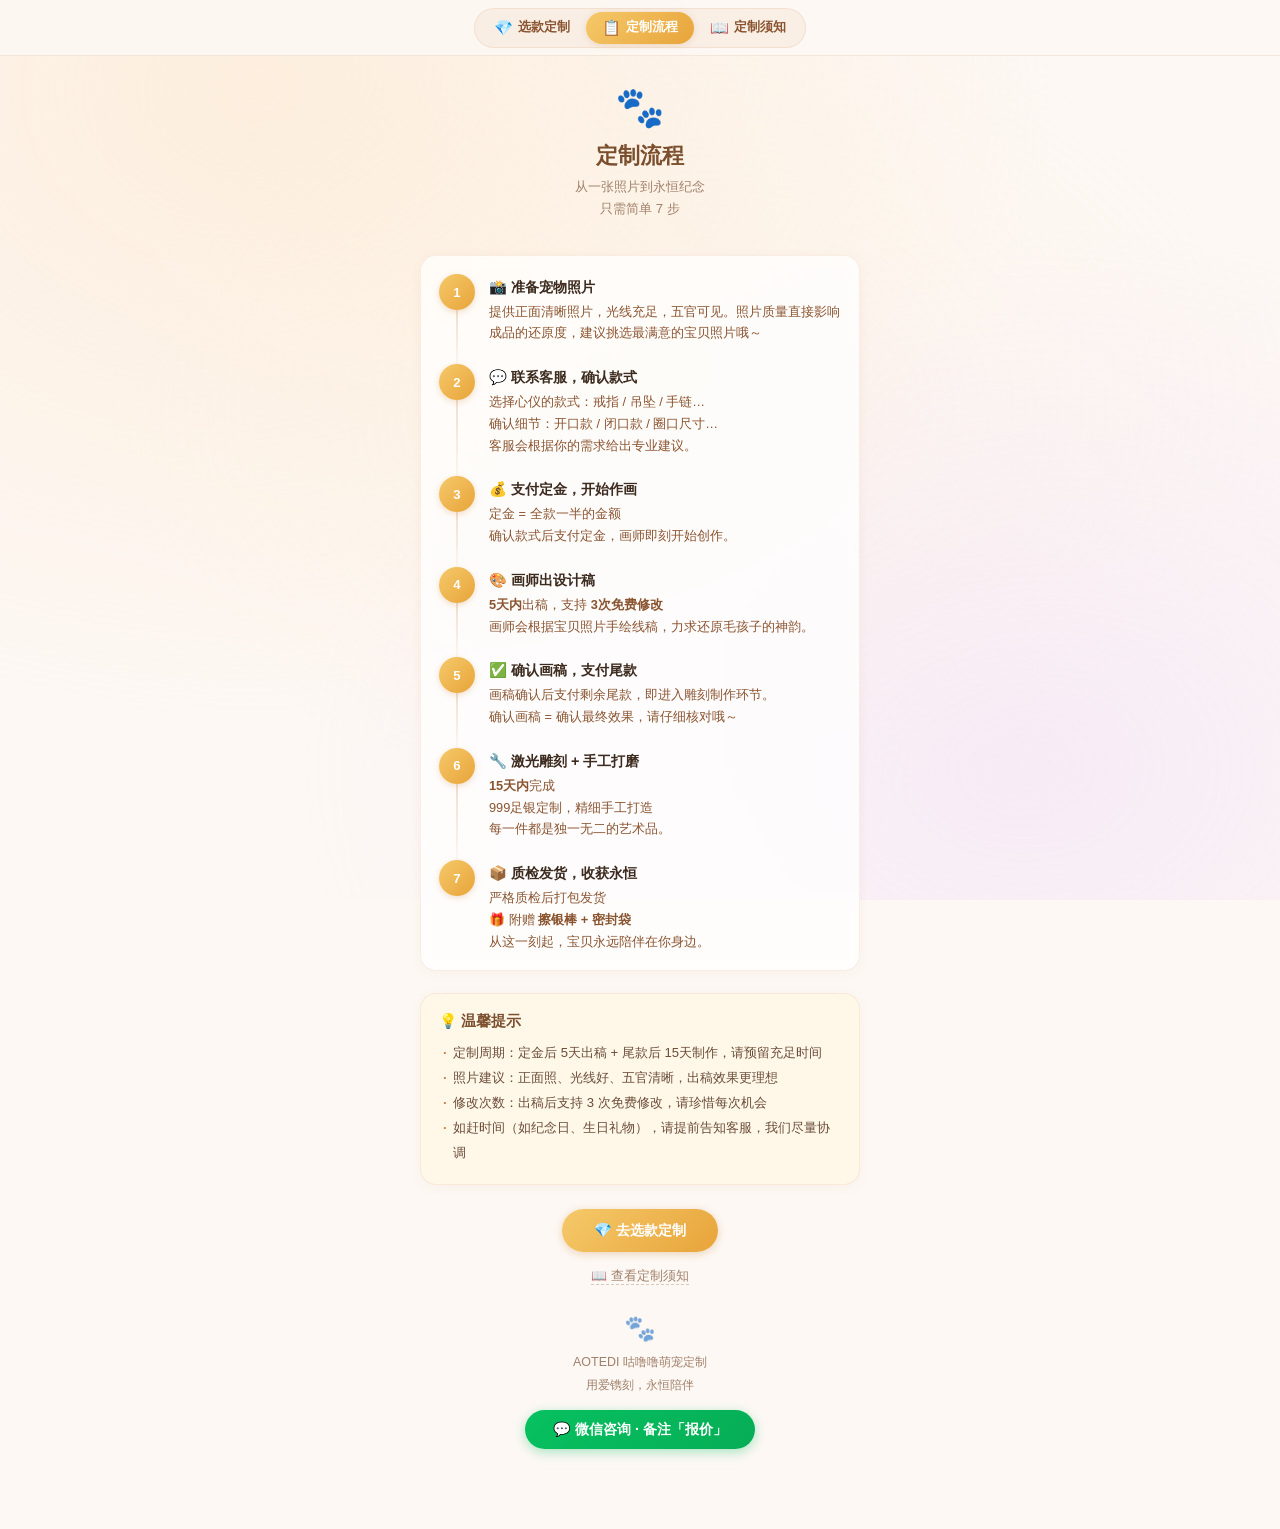
==== process.html @ 5ec13f55 "Add files via upload" ====
<!DOCTYPE html>
<html lang="zh-CN">
<head>
  <meta charset="UTF-8" />
  <meta name="viewport" content="width=device-width, initial-scale=1.0" />
  <title>定制流程 · 咕噜噜萌宠定制</title>
  <link rel="stylesheet" href="style.css" />
</head>
<body>

<!-- 顶部导航 -->
<nav class="top-nav">
  <div class="nav-inner">
    <a href="index.html" class="nav-item">
      <span class="nav-icon">💎</span>选款定制
    </a>
    <a href="process.html" class="nav-item active">
      <span class="nav-icon">📋</span>定制流程
    </a>
    <a href="guide.html" class="nav-item">
      <span class="nav-icon">📖</span>定制须知
    </a>
  </div>
</nav>

<div class="page">

  <!-- 页面标题 -->
  <div class="page-hero">
    <p style="font-size:2.5rem;margin-bottom:10px;">🐾</p>
    <div class="page-hero-title">定制流程</div>
    <p class="page-hero-desc">从一张照片到永恒纪念<br>只需简单 7 步</p>
  </div>

  <!-- 流程步骤 -->
  <div class="section" style="margin-top:16px;">
    <div class="content-card">
      <div class="step-list">

        <div class="step-item">
          <div class="step-num">1</div>
          <div class="step-line"></div>
          <div class="step-content">
            <div class="step-title">📸 准备宠物照片</div>
            <div class="step-desc">提供正面清晰照片，光线充足，五官可见。照片质量直接影响成品的还原度，建议挑选最满意的宝贝照片哦～</div>
          </div>
        </div>

        <div class="step-item">
          <div class="step-num">2</div>
          <div class="step-line"></div>
          <div class="step-content">
            <div class="step-title">💬 联系客服，确认款式</div>
            <div class="step-desc">选择心仪的款式：戒指 / 吊坠 / 手链…<br>确认细节：开口款 / 闭口款 / 圈口尺寸…<br>客服会根据你的需求给出专业建议。</div>
          </div>
        </div>

        <div class="step-item">
          <div class="step-num">3</div>
          <div class="step-line"></div>
          <div class="step-content">
            <div class="step-title">💰 支付定金，开始作画</div>
            <div class="step-desc">定金 = 全款一半的金额<br>确认款式后支付定金，画师即刻开始创作。</div>
          </div>
        </div>

        <div class="step-item">
          <div class="step-num">4</div>
          <div class="step-line"></div>
          <div class="step-content">
            <div class="step-title">🎨 画师出设计稿</div>
            <div class="step-desc"><strong>5天内</strong>出稿，支持 <strong>3次免费修改</strong><br>画师会根据宝贝照片手绘线稿，力求还原毛孩子的神韵。</div>
          </div>
        </div>

        <div class="step-item">
          <div class="step-num">5</div>
          <div class="step-line"></div>
          <div class="step-content">
            <div class="step-title">✅ 确认画稿，支付尾款</div>
            <div class="step-desc">画稿确认后支付剩余尾款，即进入雕刻制作环节。<br>确认画稿 = 确认最终效果，请仔细核对哦～</div>
          </div>
        </div>

        <div class="step-item">
          <div class="step-num">6</div>
          <div class="step-line"></div>
          <div class="step-content">
            <div class="step-title">🔧 激光雕刻 + 手工打磨</div>
            <div class="step-desc"><strong>15天内</strong>完成<br>999足银定制，精细手工打造<br>每一件都是独一无二的艺术品。</div>
          </div>
        </div>

        <div class="step-item">
          <div class="step-num">7</div>
          <div class="step-content">
            <div class="step-title">📦 质检发货，收获永恒</div>
            <div class="step-desc">严格质检后打包发货<br>🎁 附赠 <strong>擦银棒 + 密封袋</strong><br>从这一刻起，宝贝永远陪伴在你身边。</div>
          </div>
        </div>

      </div>
    </div>
  </div>

  <!-- 温馨提示 -->
  <div class="section">
    <div class="content-card" style="background:rgba(255,248,230,0.8);">
      <div class="content-card-title">💡 温馨提示</div>
      <ul>
        <li>定制周期：定金后 5天出稿 + 尾款后 15天制作，请预留充足时间</li>
        <li>照片建议：正面照、光线好、五官清晰，出稿效果更理想</li>
        <li>修改次数：出稿后支持 3 次免费修改，请珍惜每次机会</li>
        <li>如赶时间（如纪念日、生日礼物），请提前告知客服，我们尽量协调</li>
      </ul>
    </div>
  </div>

  <!-- CTA -->
  <div class="section" style="margin-top:24px;">
    <div style="text-align:center;">
      <a href="index.html" style="display:inline-block;background:linear-gradient(135deg,#f5c96a,#e8a43a);color:#fff;font-size:0.9rem;font-weight:700;padding:12px 32px;border-radius:24px;text-decoration:none;box-shadow:0 2px 8px rgba(200,130,50,0.3);">
        💎 去选款定制
      </a>
      <div style="margin-top:14px;">
        <a href="guide.html" style="color:#a0806a;font-size:0.8rem;text-decoration:none;border-bottom:1px dashed rgba(160,128,106,0.4);padding-bottom:1px;">📖 查看定制须知</a>
      </div>
    </div>
  </div>

  <!-- 底部 -->
  <div class="footer">
    <span class="footer-paw">🐾</span>
    <p>AOTEDI 咕噜噜萌宠定制<br>用爱镌刻，永恒陪伴</p>
    <button class="contact-btn" id="openQR">💬 微信咨询 · 备注「报价」</button>
  </div>

</div>

<!-- 微信二维码弹窗 -->
<div class="qr-overlay" id="qrOverlay">
  <div class="qr-modal">
    <img class="qr-img" src="images/aotedi微信二维码.png" alt="AoTeDI微信二维码" />
    <p class="qr-tip">长按识别 · 备注「报价」</p>
    <button class="qr-close" id="closeQR">关闭</button>
  </div>
</div>

<script>
(function() {
  var overlay = document.getElementById('qrOverlay');
  var openBtn = document.getElementById('openQR');
  var closeBtn = document.getElementById('closeQR');
  openBtn.addEventListener('click', function() { overlay.classList.add('show'); });
  closeBtn.addEventListener('click', function() { overlay.classList.remove('show'); });
  overlay.addEventListener('click', function(e) { if (e.target === overlay) overlay.classList.remove('show'); });
})();
</script>
</body>
</html>
---- style.css ----
/* ========================================
   AoTeDI 咕噜噜萌宠定制 · 共享样式
   ======================================== */

/* ===== 基础重置 ===== */
*, *::before, *::after { box-sizing: border-box; margin: 0; padding: 0; }
html { font-size: 16px; }
body {
  font-family: "PingFang SC", "Hiragino Sans GB", "Microsoft YaHei", sans-serif;
  background: #fdf8f4;
  color: #3d2b1f;
  min-height: 100vh;
  padding-top: 56px; /* 给顶部导航留空间 */
}

/* ===== 背景装饰 ===== */
body::before {
  content: '';
  position: fixed;
  inset: 0;
  background:
    radial-gradient(ellipse at 20% 10%, rgba(255,220,180,0.35) 0%, transparent 55%),
    radial-gradient(ellipse at 80% 85%, rgba(230,200,255,0.25) 0%, transparent 50%),
    radial-gradient(ellipse at 55% 45%, rgba(255,240,210,0.2) 0%, transparent 60%);
  pointer-events: none;
  z-index: 0;
}

/* ===== 顶部导航栏 ===== */
.top-nav {
  position: fixed;
  top: 0;
  left: 0;
  right: 0;
  z-index: 100;
  background: rgba(253,248,244,0.92);
  backdrop-filter: blur(12px);
  -webkit-backdrop-filter: blur(12px);
  border-bottom: 1px solid rgba(201,125,64,0.15);
  display: flex;
  align-items: center;
  justify-content: center;
  height: 56px;
  padding: 0 12px;
}
.nav-inner {
  display: flex;
  align-items: center;
  gap: 0;
  background: rgba(201,125,64,0.08);
  border-radius: 24px;
  padding: 3px;
  border: 1px solid rgba(201,125,64,0.12);
}
.nav-item {
  display: flex;
  align-items: center;
  gap: 5px;
  padding: 7px 16px;
  border-radius: 20px;
  font-size: 0.8rem;
  font-weight: 600;
  color: #8a5430;
  text-decoration: none;
  transition: all 0.25s ease;
  white-space: nowrap;
}
.nav-item:hover { color: #7b4f2e; background: rgba(201,125,64,0.06); }
.nav-item.active {
  background: linear-gradient(135deg, #f5c96a, #e8a43a);
  color: #fff;
  box-shadow: 0 1px 6px rgba(200,130,50,0.25);
}
.nav-item .nav-icon { font-size: 0.95rem; }

/* ===== 页面容器 ===== */
.page {
  position: relative;
  z-index: 1;
  max-width: 480px;
  margin: 0 auto;
  padding: 0 0 60px;
}

/* ===== Hero 顶部 ===== */
.hero {
  text-align: center;
  padding: 28px 24px 20px;
}
.hero-logo {
  display: block;
  margin: 0 auto 14px;
  width: 180px;
  height: auto;
  mix-blend-mode: multiply;
}
.hero-logo-fallback {
  font-size: 1.3rem;
  font-weight: 800;
  color: #a0303a;
  letter-spacing: 0.05em;
  margin-bottom: 14px;
}
.hero-sub {
  font-size: 0.84rem;
  color: #a0806a;
  line-height: 1.9;
}
.hero-badge {
  display: inline-block;
  margin-top: 14px;
  background: linear-gradient(135deg, #f5c96a, #e8a43a);
  color: #fff;
  font-size: 0.78rem;
  font-weight: 600;
  padding: 5px 18px;
  border-radius: 20px;
  letter-spacing: 0.08em;
  box-shadow: 0 2px 8px rgba(200,130,50,0.3);
}

/* ===== 品牌海报 ===== */
.poster-wrap {
  margin: 20px 16px 0;
  border-radius: 16px;
  overflow: hidden;
  box-shadow: 0 4px 20px rgba(160,100,40,0.12);
}
.poster-img {
  width: 100%;
  display: block;
  border-radius: 16px;
}

/* ===== 分类标题 ===== */
.section { margin: 22px 16px 0; }
.section-title {
  display: flex;
  align-items: center;
  gap: 8px;
  font-size: 1rem;
  font-weight: 700;
  color: #7b4f2e;
  margin-bottom: 12px;
  padding-left: 4px;
}
.section-title .icon { font-size: 1.2rem; }
.section-title::after {
  content: '';
  flex: 1;
  height: 1px;
  background: linear-gradient(to right, rgba(201,125,64,0.3), transparent);
  margin-left: 4px;
}

/* ===== 产品卡片 ===== */
.cards { display: flex; flex-direction: column; gap: 10px; }
.card {
  background: rgba(255,255,255,0.8);
  border: 1px solid rgba(201,125,64,0.15);
  border-radius: 16px;
  overflow: hidden;
  backdrop-filter: blur(6px);
  box-shadow: 0 2px 12px rgba(180,120,60,0.08);
}

/* ===== 商品图片轮播 ===== */
.carousel {
  position: relative;
  width: 100%;
  aspect-ratio: 1 / 1;
  overflow: hidden;
  background: #f3ece4;
}
.carousel-track {
  display: flex;
  height: 100%;
  transition: transform 0.35s cubic-bezier(0.25, 0.8, 0.25, 1);
  will-change: transform;
}
.carousel-slide {
  flex-shrink: 0;
  width: 100%;
  height: 100%;
}
.carousel-slide img {
  width: 100%;
  height: 100%;
  object-fit: cover;
  display: block;
}

/* 左右箭头 */
.carousel-arrow {
  position: absolute;
  top: 50%;
  transform: translateY(-50%);
  width: 32px;
  height: 32px;
  border-radius: 50%;
  background: rgba(255,255,255,0.75);
  backdrop-filter: blur(4px);
  -webkit-backdrop-filter: blur(4px);
  border: none;
  cursor: pointer;
  display: flex;
  align-items: center;
  justify-content: center;
  z-index: 3;
  box-shadow: 0 1px 6px rgba(0,0,0,0.1);
  transition: all 0.2s ease;
  color: #7b4f2e;
  font-size: 0.9rem;
}
.carousel-arrow:hover { background: rgba(255,255,255,0.95); transform: translateY(-50%) scale(1.08); }
.carousel-arrow:active { transform: translateY(-50%) scale(0.95); }
.carousel-arrow.prev { left: 10px; }
.carousel-arrow.next { right: 10px; }
/* 只有一张图时隐藏箭头 */
.carousel.single .carousel-arrow { display: none; }

/* 底部圆点指示器 */
.carousel-dots {
  position: absolute;
  bottom: 10px;
  left: 50%;
  transform: translateX(-50%);
  display: flex;
  gap: 6px;
  z-index: 3;
}
.carousel-dot {
  width: 7px;
  height: 7px;
  border-radius: 50%;
  background: rgba(255,255,255,0.55);
  border: none;
  cursor: pointer;
  padding: 0;
  transition: all 0.3s ease;
}
.carousel-dot.active {
  background: #fff;
  width: 18px;
  border-radius: 4px;
  box-shadow: 0 0 4px rgba(255,255,255,0.6);
}
.carousel.single .carousel-dots { display: none; }

/* 占位符样式（手链暂无图片） */
.carousel-placeholder {
  width: 100%;
  height: 100%;
  display: flex;
  flex-direction: column;
  align-items: center;
  justify-content: center;
  gap: 6px;
  color: #c0a080;
  font-size: 0.75rem;
}
.carousel-placeholder::before {
  content: '🖼';
  font-size: 2rem;
  opacity: 0.4;
}
.card-img-wrap.placeholder {
  display: flex;
  flex-direction: column;
  align-items: center;
  justify-content: center;
  gap: 4px;
}
.card-img-wrap.placeholder::after {
  content: attr(data-label);
  font-size: 0.62rem;
  color: #c0a080;
  text-align: center;
  padding: 0 4px;
  line-height: 1.4;
}
.card-img-wrap.placeholder::before {
  content: '🖼';
  font-size: 1.4rem;
  opacity: 0.5;
}

.card-body { padding: 12px 16px 16px; }
.card-header {
  display: flex;
  align-items: flex-start;
  justify-content: space-between;
  gap: 8px;
}
.card-name { font-size: 0.97rem; font-weight: 700; color: #3d2b1f; line-height: 1.4; }
.card-price { flex-shrink: 0; font-size: 1.1rem; font-weight: 800; color: #c97d40; }
.card-price .unit { font-size: 0.75rem; font-weight: 500; color: #a0806a; margin-left: 1px; }

.card-specs { margin-top: 8px; display: flex; flex-wrap: wrap; gap: 5px; }
.tag {
  display: inline-block;
  background: rgba(201,125,64,0.08);
  color: #8a5430;
  font-size: 0.72rem;
  padding: 3px 9px;
  border-radius: 20px;
  border: 1px solid rgba(201,125,64,0.15);
}
.tag.gold {
  background: rgba(245,201,106,0.18);
  border-color: rgba(200,160,50,0.25);
  color: #7a5a10;
}

.card-addons {
  margin-top: 10px;
  border-top: 1px dashed rgba(201,125,64,0.2);
  padding-top: 10px;
}
.card-addons-title {
  font-size: 0.72rem;
  color: #a0806a;
  margin-bottom: 6px;
  font-weight: 600;
  letter-spacing: 0.05em;
}
.addon-list { display: flex; flex-direction: column; gap: 4px; }
.addon-item {
  display: flex;
  justify-content: space-between;
  align-items: center;
  font-size: 0.8rem;
  color: #6b4c38;
}
.addon-item .addon-price { color: #c97d40; font-weight: 600; font-size: 0.82rem; }

.free-badge {
  display: inline-flex;
  align-items: center;
  gap: 4px;
  background: linear-gradient(135deg, #b8e994, #7ed56f);
  color: #2d6e1a;
  font-size: 0.7rem;
  font-weight: 700;
  padding: 3px 10px;
  border-radius: 20px;
}

.size-table { margin-top: 10px; width: 100%; border-collapse: collapse; }
.size-table th {
  font-size: 0.72rem;
  color: #a0806a;
  font-weight: 600;
  padding: 4px 8px;
  text-align: left;
  background: rgba(201,125,64,0.06);
}
.size-table td {
  font-size: 0.8rem;
  color: #3d2b1f;
  padding: 6px 8px;
  border-top: 1px solid rgba(201,125,64,0.08);
}
.size-table td.price-cell { color: #c97d40; font-weight: 700; }

.ring-hint {
  font-size: 0.76rem;
  color: #a0806a;
  margin-bottom: 10px;
  padding-left: 4px;
  line-height: 1.7;
}

/* ===== 通用内容卡片（流程/须知用） ===== */
.content-card {
  background: rgba(255,255,255,0.75);
  border: 1px solid rgba(201,125,64,0.12);
  border-radius: 16px;
  padding: 18px;
  backdrop-filter: blur(6px);
  box-shadow: 0 2px 12px rgba(180,120,60,0.06);
}
.content-card + .content-card { margin-top: 10px; }
.content-card-title {
  font-size: 0.92rem;
  font-weight: 700;
  color: #7b4f2e;
  margin-bottom: 10px;
  display: flex;
  align-items: center;
  gap: 6px;
}
.content-card p,
.content-card li {
  font-size: 0.82rem;
  color: #6b4c38;
  line-height: 1.9;
}
.content-card ul { list-style: none; padding: 0; }
.content-card ul li { padding-left: 14px; position: relative; }
.content-card ul li::before {
  content: '·';
  position: absolute;
  left: 4px;
  color: #c97d40;
  font-weight: 700;
}

/* ===== 流程步骤 ===== */
.step-list { display: flex; flex-direction: column; gap: 0; }
.step-item {
  display: flex;
  gap: 14px;
  position: relative;
  padding-bottom: 20px;
}
.step-item:last-child { padding-bottom: 0; }
.step-item:last-child .step-line { display: none; }
.step-num {
  flex-shrink: 0;
  width: 36px;
  height: 36px;
  border-radius: 50%;
  background: linear-gradient(135deg, #f5c96a, #e8a43a);
  color: #fff;
  font-size: 0.82rem;
  font-weight: 800;
  display: flex;
  align-items: center;
  justify-content: center;
  position: relative;
  z-index: 1;
  box-shadow: 0 2px 6px rgba(200,130,50,0.25);
}
.step-line {
  position: absolute;
  left: 17px;
  top: 36px;
  bottom: 0;
  width: 2px;
  background: linear-gradient(to bottom, rgba(201,125,64,0.25), rgba(201,125,64,0.05));
}
.step-content { flex: 1; padding-top: 4px; }
.step-title {
  font-size: 0.9rem;
  font-weight: 700;
  color: #3d2b1f;
  margin-bottom: 4px;
}
.step-desc {
  font-size: 0.8rem;
  color: #8a5430;
  line-height: 1.7;
}

/* ===== 须知章节标题 ===== */
.guide-section {
  margin: 20px 16px 0;
}
.guide-section-title {
  font-size: 0.95rem;
  font-weight: 700;
  color: #7b4f2e;
  margin-bottom: 10px;
  padding-left: 4px;
  display: flex;
  align-items: center;
  gap: 6px;
}

/* ===== 警示框 ===== */
.warn-box {
  background: rgba(255,235,230,0.7);
  border: 1px solid rgba(200,100,60,0.2);
  border-radius: 12px;
  padding: 12px 14px;
  margin-top: 10px;
}
.warn-box p {
  font-size: 0.8rem;
  color: #8a4a30;
  line-height: 1.7;
}

/* ===== 纯银小贴士 ===== */
.tip-card {
  background: linear-gradient(135deg, rgba(255,248,240,0.9), rgba(255,243,230,0.9));
  border: 1px solid rgba(201,125,64,0.2);
  border-radius: 14px;
  padding: 16px;
  margin-top: 10px;
}
.tip-card .tip-title {
  font-size: 0.88rem;
  font-weight: 700;
  color: #7b4f2e;
  margin-bottom: 8px;
}

/* ===== 页面标题区 ===== */
.page-hero {
  text-align: center;
  padding: 28px 24px 18px;
}
.page-hero-title {
  font-size: 1.35rem;
  font-weight: 800;
  color: #7b4f2e;
  margin-bottom: 6px;
}
.page-hero-desc {
  font-size: 0.82rem;
  color: #a0806a;
  line-height: 1.7;
}

/* ===== 底部 ===== */
.footer {
  margin: 28px 16px 0;
  text-align: center;
}
.footer-paw {
  font-size: 1.6rem;
  display: block;
  margin-bottom: 8px;
  opacity: 0.6;
}
.footer p { font-size: 0.78rem; color: #a0806a; line-height: 1.8; }
.footer .contact-btn {
  margin-top: 14px;
  display: inline-flex;
  align-items: center;
  justify-content: center;
  gap: 6px;
  padding: 10px 28px;
  border: none;
  border-radius: 24px;
  background: linear-gradient(135deg, #07c160, #06ad56);
  color: #fff;
  font-size: 0.88rem;
  font-weight: 600;
  cursor: pointer;
  box-shadow: 0 3px 12px rgba(7,193,96,0.35);
  transition: all 0.2s ease;
  font-family: inherit;
}
.footer .contact-btn:hover { transform: translateY(-1px); box-shadow: 0 5px 16px rgba(7,193,96,0.45); }
.footer .contact-btn:active { transform: translateY(0); box-shadow: 0 2px 8px rgba(7,193,96,0.3); }

/* ===== 微信二维码弹窗 ===== */
.qr-overlay {
  position: fixed;
  inset: 0;
  background: rgba(0,0,0,0.55);
  backdrop-filter: blur(4px);
  -webkit-backdrop-filter: blur(4px);
  z-index: 100;
  display: flex;
  align-items: center;
  justify-content: center;
  opacity: 0;
  visibility: hidden;
  transition: all 0.3s ease;
}
.qr-overlay.show { opacity: 1; visibility: visible; }
.qr-modal {
  background: #fff;
  border-radius: 20px;
  padding: 28px 28px 20px;
  text-align: center;
  box-shadow: 0 12px 40px rgba(0,0,0,0.25);
  transform: scale(0.9);
  transition: transform 0.3s cubic-bezier(0.34, 1.56, 0.64, 1);
  max-width: 300px;
  width: 85%;
}
.qr-overlay.show .qr-modal { transform: scale(1); }
.qr-img {
  width: 220px;
  height: 220px;
  object-fit: contain;
  border-radius: 12px;
  border: 1px solid #eee;
}
.qr-tip {
  margin: 14px 0 16px;
  font-size: 0.82rem;
  color: #888;
}
.qr-close {
  padding: 8px 36px;
  border: none;
  border-radius: 20px;
  background: #f0f0f0;
  color: #555;
  font-size: 0.82rem;
  cursor: pointer;
  transition: background 0.2s;
  font-family: inherit;
}
.qr-close:hover { background: #e4e4e4; }

/* ===== 响应式 ===== */
@media (min-width: 520px) {
  body { padding-top: 56px; }
  .page { padding: 0 0 80px; }
  .hero { padding: 32px 32px 24px; }
  .section, .guide-section { margin-left: 20px; margin-right: 20px; }
  .notice, .footer { margin-left: 20px; margin-right: 20px; }
}
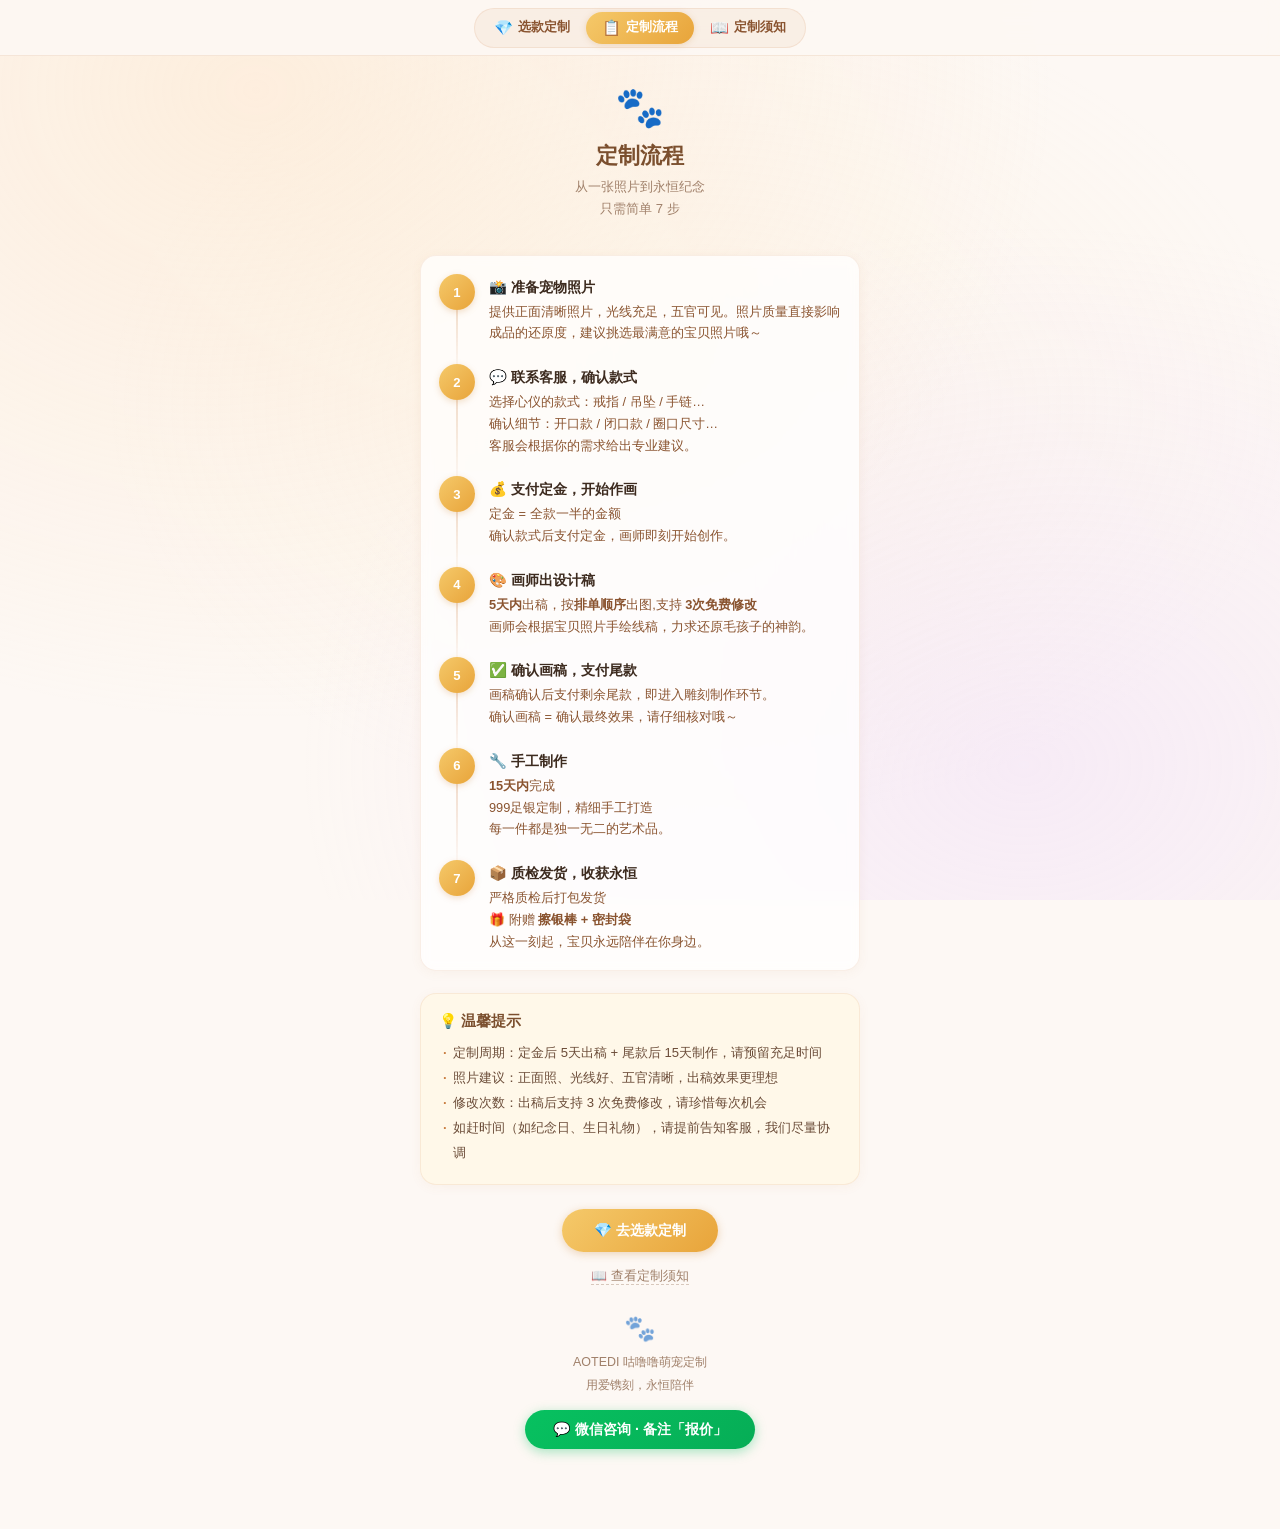
==== commit 0c64114c: "Fix HTML encoding issues in process.html" ====
--- a/process.html
+++ b/process.html
@@ -69,7 +69,7 @@
           <div class="step-line"></div>
           <div class="step-content">
             <div class="step-title">🎨 画师出设计稿</div>
-            <div class="step-desc"><strong>5天内</strong>出稿，支持 <strong>3次免费修改</strong><br>画师会根据宝贝照片手绘线稿，力求还原毛孩子的神韵。</div>
+            <div class="step-desc"><strong>5天内</strong>出稿，按<strong>排单顺序</strong>出图,支持 <strong>3次免费修改</strong><br>画师会根据宝贝照片手绘线稿，力求还原毛孩子的神韵。</div>
           </div>
         </div>
 
@@ -86,7 +86,7 @@
           <div class="step-num">6</div>
           <div class="step-line"></div>
           <div class="step-content">
-            <div class="step-title">🔧 激光雕刻 + 手工打磨</div>
+            <div class="step-title">🔧 手工制作</div>
             <div class="step-desc"><strong>15天内</strong>完成<br>999足银定制，精细手工打造<br>每一件都是独一无二的艺术品。</div>
           </div>
         </div>
